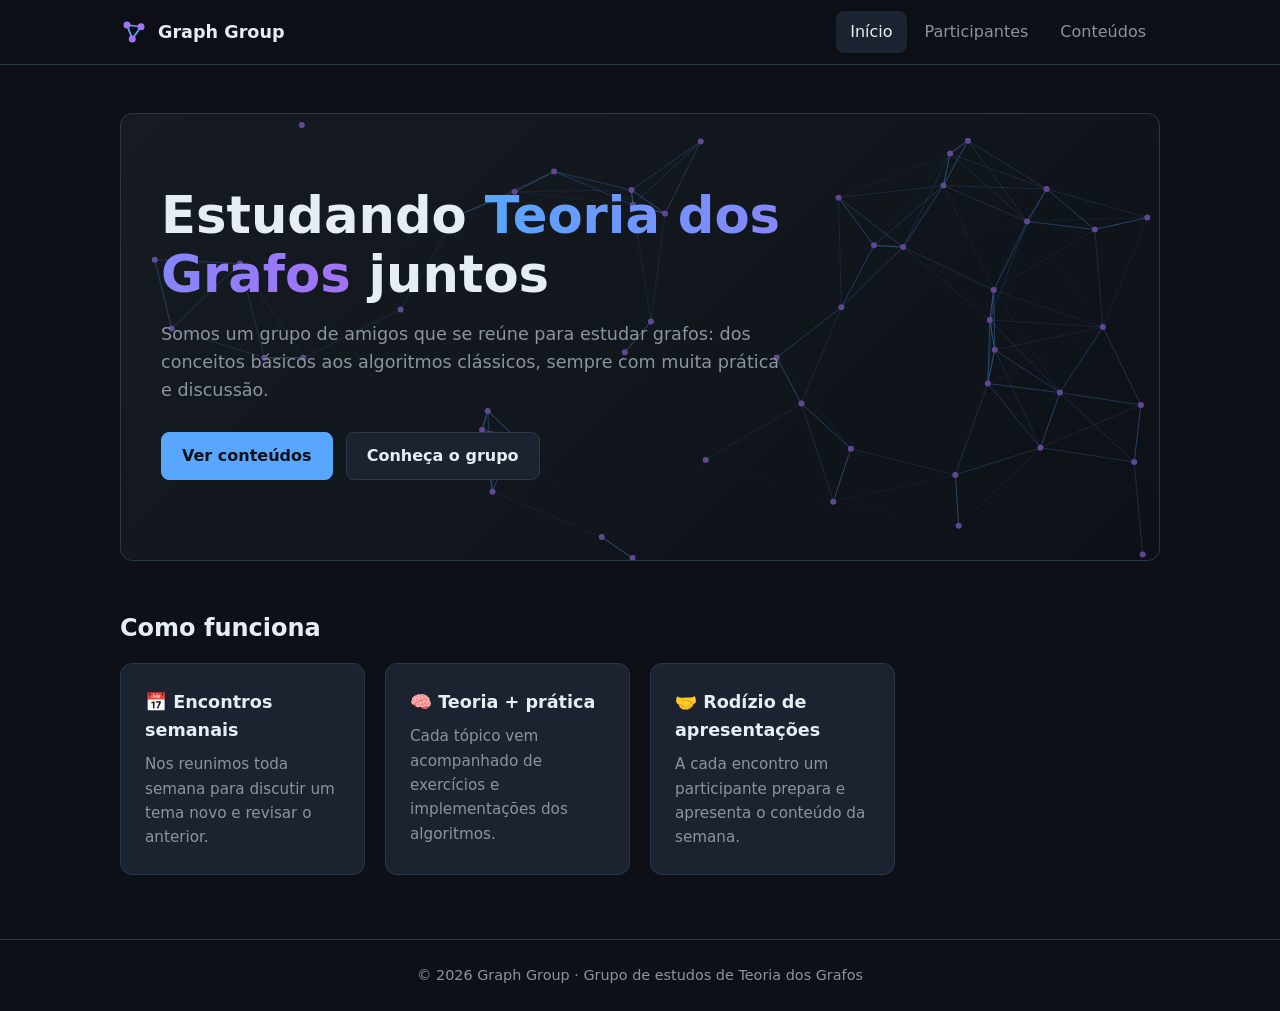
==== index.html @ 53c755f5 "Add static dark-themed site for the graph study group Homepage, participants and contents pages in p" ====
<!DOCTYPE html>
<html lang="pt-BR">
<head>
  <meta charset="UTF-8">
  <meta name="viewport" content="width=device-width, initial-scale=1.0">
  <title>Graph Group · Grupo de Estudos de Grafos</title>
  <meta name="description" content="Grupo de estudos sobre Teoria dos Grafos.">
  <link rel="icon" href="data:image/svg+xml,<svg xmlns='http://www.w3.org/2000/svg' viewBox='0 0 32 32'><line x1='8' y1='8' x2='24' y2='10' stroke='%2358a6ff' stroke-width='2'/><line x1='8' y1='8' x2='14' y2='24' stroke='%2358a6ff' stroke-width='2'/><line x1='24' y1='10' x2='14' y2='24' stroke='%2358a6ff' stroke-width='2'/><circle cx='8' cy='8' r='4' fill='%23a371f7'/><circle cx='24' cy='10' r='4' fill='%23a371f7'/><circle cx='14' cy='24' r='4' fill='%23a371f7'/></svg>">
  <link rel="stylesheet" href="assets/css/style.css">
</head>
<body>
  <header>
    <div class="container nav">
      <a href="index.html" class="logo">
        <svg viewBox="0 0 32 32" aria-hidden="true">
          <line x1="8" y1="8" x2="24" y2="10" stroke="#58a6ff" stroke-width="2"/>
          <line x1="8" y1="8" x2="14" y2="24" stroke="#58a6ff" stroke-width="2"/>
          <line x1="24" y1="10" x2="14" y2="24" stroke="#58a6ff" stroke-width="2"/>
          <circle cx="8" cy="8" r="4" fill="#a371f7"/>
          <circle cx="24" cy="10" r="4" fill="#a371f7"/>
          <circle cx="14" cy="24" r="4" fill="#a371f7"/>
        </svg>
        Graph Group
      </a>
      <nav>
        <ul>
          <li><a href="index.html" class="active">Início</a></li>
          <li><a href="participantes.html">Participantes</a></li>
          <li><a href="conteudos.html">Conteúdos</a></li>
        </ul>
      </nav>
    </div>
  </header>

  <main>
    <div class="container">
      <section class="hero">
        <canvas id="graph-canvas" aria-hidden="true"></canvas>
        <div class="hero-content">
          <h1>Estudando <span class="gradient-text">Teoria dos Grafos</span> juntos</h1>
          <p>
            Somos um grupo de amigos que se reúne para estudar grafos: dos conceitos
            básicos aos algoritmos clássicos, sempre com muita prática e discussão.
          </p>
          <a href="conteudos.html" class="btn btn-primary">Ver conteúdos</a>
          <a href="participantes.html" class="btn">Conheça o grupo</a>
        </div>
      </section>

      <h2 class="section-title">Como funciona</h2>
      <div class="grid">
        <div class="card">
          <h3>📅 Encontros semanais</h3>
          <p>Nos reunimos toda semana para discutir um tema novo e revisar o anterior.</p>
        </div>
        <div class="card">
          <h3>🧠 Teoria + prática</h3>
          <p>Cada tópico vem acompanhado de exercícios e implementações dos algoritmos.</p>
        </div>
        <div class="card">
          <h3>🤝 Rodízio de apresentações</h3>
          <p>A cada encontro um participante prepara e apresenta o conteúdo da semana.</p>
        </div>
      </div>
    </div>
  </main>

  <footer>
    <div class="container">
      © <span class="year"></span> Graph Group · Grupo de estudos de Teoria dos Grafos
    </div>
  </footer>

  <script src="assets/js/main.js"></script>
</body>
</html>
---- assets/css/style.css ----
:root {
  --bg: #0d1117;
  --bg-alt: #161b22;
  --card: #1c2330;
  --border: #2d3748;
  --text: #e6edf3;
  --muted: #8b949e;
  --accent: #58a6ff;
  --accent-2: #a371f7;
  --radius: 12px;
  --max: 1080px;
}

* { box-sizing: border-box; margin: 0; padding: 0; }

html { scroll-behavior: smooth; }

body {
  background: var(--bg);
  color: var(--text);
  font-family: "Inter", system-ui, -apple-system, "Segoe UI", Roboto, sans-serif;
  line-height: 1.6;
  min-height: 100vh;
  display: flex;
  flex-direction: column;
}

a { color: var(--accent); text-decoration: none; }
a:hover { text-decoration: underline; }

.container {
  width: 100%;
  max-width: var(--max);
  margin: 0 auto;
  padding: 0 20px;
}

/* ---------- Header / nav ---------- */
header {
  position: sticky;
  top: 0;
  z-index: 10;
  background: rgba(13, 17, 23, 0.85);
  backdrop-filter: blur(8px);
  border-bottom: 1px solid var(--border);
}

.nav {
  display: flex;
  align-items: center;
  justify-content: space-between;
  gap: 16px;
  height: 64px;
}

.logo {
  display: flex;
  align-items: center;
  gap: 10px;
  font-weight: 700;
  font-size: 1.1rem;
  color: var(--text);
}
.logo:hover { text-decoration: none; }
.logo svg { width: 28px; height: 28px; }

.nav ul {
  list-style: none;
  display: flex;
  gap: 4px;
}

.nav ul a {
  display: block;
  padding: 8px 14px;
  border-radius: 8px;
  color: var(--muted);
  font-weight: 500;
}
.nav ul a:hover { color: var(--text); background: var(--bg-alt); text-decoration: none; }
.nav ul a.active { color: var(--text); background: var(--card); }

/* ---------- Main ---------- */
main { flex: 1; padding: 48px 0 64px; }

.hero {
  position: relative;
  overflow: hidden;
  border: 1px solid var(--border);
  border-radius: var(--radius);
  background: linear-gradient(135deg, var(--bg-alt), var(--bg));
  padding: 72px 40px;
  margin-bottom: 48px;
}

#graph-canvas {
  position: absolute;
  inset: 0;
  width: 100%;
  height: 100%;
  opacity: 0.55;
  pointer-events: none;
}

.hero-content { position: relative; max-width: 620px; }

.hero h1 {
  font-size: clamp(2rem, 5vw, 3.2rem);
  line-height: 1.15;
  margin-bottom: 16px;
}

.gradient-text {
  background: linear-gradient(90deg, var(--accent), var(--accent-2));
  -webkit-background-clip: text;
  background-clip: text;
  color: transparent;
}

.hero p { color: var(--muted); font-size: 1.1rem; margin-bottom: 28px; }

.btn {
  display: inline-block;
  padding: 10px 20px;
  border-radius: 8px;
  font-weight: 600;
  border: 1px solid var(--border);
  color: var(--text);
  background: var(--card);
  margin: 0 8px 8px 0;
}
.btn:hover { text-decoration: none; border-color: var(--accent); }
.btn-primary { background: var(--accent); border-color: var(--accent); color: #0d1117; }
.btn-primary:hover { filter: brightness(1.1); }

.page-title { font-size: 2rem; margin-bottom: 8px; }
.page-subtitle { color: var(--muted); margin-bottom: 36px; }

h2.section-title { font-size: 1.5rem; margin: 40px 0 16px; }

/* ---------- Cards ---------- */
.grid {
  display: grid;
  gap: 20px;
  grid-template-columns: repeat(auto-fill, minmax(240px, 1fr));
}

.card {
  background: var(--card);
  border: 1px solid var(--border);
  border-radius: var(--radius);
  padding: 24px;
  transition: transform 0.15s ease, border-color 0.15s ease;
}
.card:hover { transform: translateY(-2px); border-color: var(--accent); }
.card h3 { font-size: 1.1rem; margin-bottom: 8px; }
.card p { color: var(--muted); font-size: 0.95rem; }

/* Participants */
.member { text-align: center; }
.avatar {
  width: 80px;
  height: 80px;
  margin: 0 auto 16px;
  border-radius: 50%;
  display: grid;
  place-items: center;
  font-size: 1.6rem;
  font-weight: 700;
  color: #0d1117;
  background: linear-gradient(135deg, var(--accent), var(--accent-2));
}
.member .role { color: var(--accent); font-size: 0.85rem; margin-bottom: 8px; }
.member .links { margin-top: 12px; font-size: 0.9rem; }
.member .links a { margin: 0 6px; }

/* Contents */
.topic { display: flex; flex-direction: column; }
.topic .meta {
  display: flex;
  justify-content: space-between;
  align-items: center;
  margin-bottom: 10px;
}
.tag {
  font-size: 0.75rem;
  padding: 2px 10px;
  border-radius: 999px;
  border: 1px solid var(--border);
  color: var(--muted);
}
.tag.done { color: #3fb950; border-color: #238636; }
.tag.current { color: var(--accent); border-color: var(--accent); }
.topic .num { color: var(--muted); font-size: 0.85rem; font-family: ui-monospace, monospace; }
.topic ul { margin: 12px 0 0 18px; color: var(--muted); font-size: 0.9rem; }

.resources { list-style: none; }
.resources li {
  background: var(--card);
  border: 1px solid var(--border);
  border-radius: var(--radius);
  padding: 14px 18px;
  margin-bottom: 10px;
}
.resources li span { color: var(--muted); font-size: 0.9rem; }

/* ---------- Footer ---------- */
footer {
  border-top: 1px solid var(--border);
  padding: 24px 0;
  color: var(--muted);
  font-size: 0.9rem;
  text-align: center;
}

/* ---------- Responsive ---------- */
@media (max-width: 640px) {
  .nav { flex-direction: column; height: auto; padding: 12px 0; }
  .nav ul a { padding: 6px 10px; font-size: 0.95rem; }
  .hero { padding: 48px 24px; }
  main { padding-top: 32px; }
}
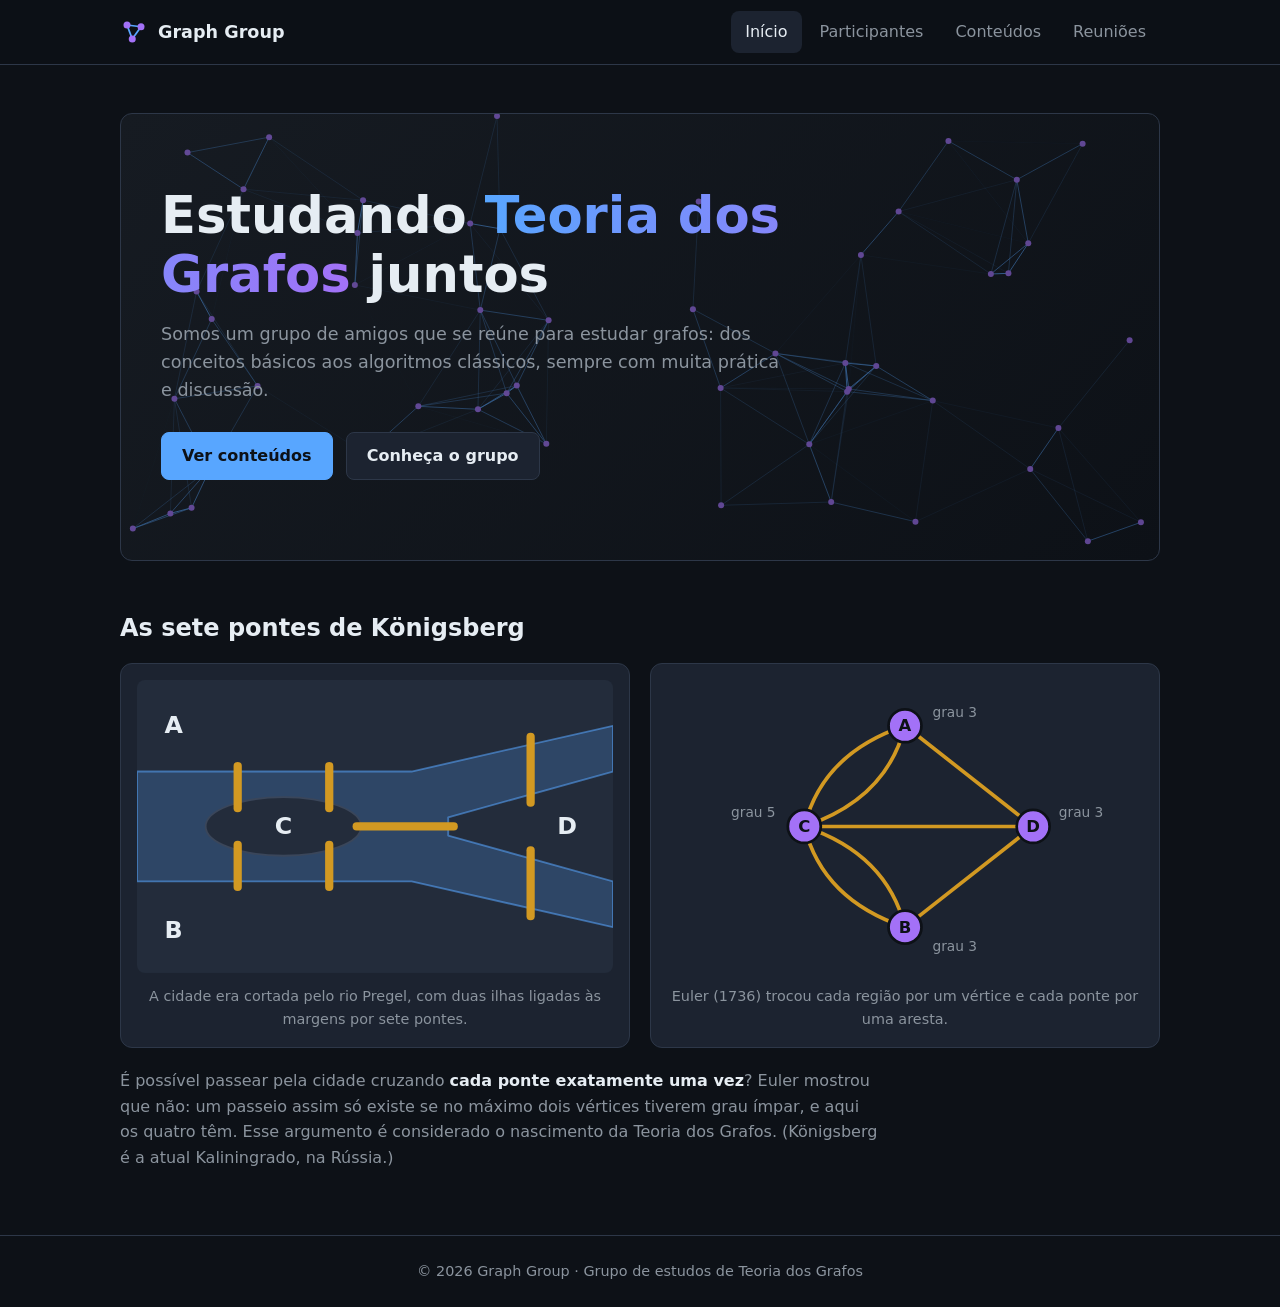
==== commit 49207683: "Add meetings page, real references and Königsberg bridges illustration - New reunioes.html with the " ====
--- a/index.html
+++ b/index.html
@@ -27,6 +27,7 @@
           <li><a href="index.html" class="active">Início</a></li>
           <li><a href="participantes.html">Participantes</a></li>
           <li><a href="conteudos.html">Conteúdos</a></li>
+          <li><a href="reunioes.html">Reuniões</a></li>
         </ul>
       </nav>
     </div>
@@ -47,21 +48,67 @@
         </div>
       </section>
 
-      <h2 class="section-title">Como funciona</h2>
-      <div class="grid">
-        <div class="card">
-          <h3>📅 Encontros semanais</h3>
-          <p>Nos reunimos toda semana para discutir um tema novo e revisar o anterior.</p>
-        </div>
-        <div class="card">
-          <h3>🧠 Teoria + prática</h3>
-          <p>Cada tópico vem acompanhado de exercícios e implementações dos algoritmos.</p>
-        </div>
-        <div class="card">
-          <h3>🤝 Rodízio de apresentações</h3>
-          <p>A cada encontro um participante prepara e apresenta o conteúdo da semana.</p>
-        </div>
+      <h2 class="section-title">As sete pontes de Königsberg</h2>
+      <div class="bridges">
+        <figure class="card bridges-fig">
+          <svg viewBox="0 0 520 320" role="img" aria-labelledby="map-title">
+            <title id="map-title">Mapa esquemático de Königsberg: o rio Pregel, duas ilhas e sete pontes</title>
+            <rect class="land" width="520" height="320"/>
+            <polygon class="water" points="0,100 300,100 520,50 520,100 340,150 340,170 520,220 520,270 300,220 0,220"/>
+            <ellipse class="land island" cx="160" cy="160" rx="85" ry="32"/>
+            <g class="bridge">
+              <line x1="110" y1="94" x2="110" y2="140"/>
+              <line x1="210" y1="94" x2="210" y2="140"/>
+              <line x1="110" y1="180" x2="110" y2="226"/>
+              <line x1="210" y1="180" x2="210" y2="226"/>
+              <line x1="240" y1="160" x2="346" y2="160"/>
+              <line x1="430" y1="62" x2="430" y2="134"/>
+              <line x1="430" y1="186" x2="430" y2="258"/>
+            </g>
+            <g class="region">
+              <text x="40" y="58">A</text>
+              <text x="40" y="282">B</text>
+              <text x="160" y="168">C</text>
+              <text x="470" y="168">D</text>
+            </g>
+          </svg>
+          <figcaption>A cidade era cortada pelo rio Pregel, com duas ilhas ligadas às margens por sete pontes.</figcaption>
+        </figure>
+
+        <figure class="card bridges-fig">
+          <svg viewBox="0 0 520 320" role="img" aria-labelledby="graph-title">
+            <title id="graph-title">O grafo de Euler: quatro vértices A, B, C, D e sete arestas</title>
+            <g class="edge">
+              <path d="M260 50 Q170 80 150 160"/>
+              <path d="M260 50 Q240 130 150 160"/>
+              <path d="M260 270 Q170 240 150 160"/>
+              <path d="M260 270 Q240 190 150 160"/>
+              <path d="M150 160 L400 160"/>
+              <path d="M260 50 L400 160"/>
+              <path d="M260 270 L400 160"/>
+            </g>
+            <g class="vertex">
+              <circle cx="260" cy="50" r="18"/><text x="260" y="56">A</text>
+              <circle cx="260" cy="270" r="18"/><text x="260" y="276">B</text>
+              <circle cx="150" cy="160" r="18"/><text x="150" y="166">C</text>
+              <circle cx="400" cy="160" r="18"/><text x="400" y="166">D</text>
+            </g>
+            <g class="degree">
+              <text x="290" y="40">grau 3</text>
+              <text x="290" y="296">grau 3</text>
+              <text x="70" y="150">grau 5</text>
+              <text x="428" y="150">grau 3</text>
+            </g>
+          </svg>
+          <figcaption>Euler (1736) trocou cada região por um vértice e cada ponte por uma aresta.</figcaption>
+        </figure>
       </div>
+      <p class="bridges-text">
+        É possível passear pela cidade cruzando <strong>cada ponte exatamente uma vez</strong>?
+        Euler mostrou que não: um passeio assim só existe se no máximo dois vértices tiverem
+        grau ímpar, e aqui os quatro têm. Esse argumento é considerado o nascimento da
+        Teoria dos Grafos. (Königsberg é a atual Kaliningrado, na Rússia.)
+      </p>
     </div>
   </main>
 
--- a/assets/css/style.css
+++ b/assets/css/style.css
@@ -216,7 +216,33 @@
 /* ---------- Responsive ---------- */
 @media (max-width: 640px) {
   .nav { flex-direction: column; height: auto; padding: 12px 0; }
-  .nav ul a { padding: 6px 10px; font-size: 0.95rem; }
+  .nav ul { flex-wrap: wrap; justify-content: center; }
+  .nav ul a { padding: 6px 8px; font-size: 0.9rem; }
   .hero { padding: 48px 24px; }
   main { padding-top: 32px; }
 }
+
+/* ---------- Pontes de Königsberg ---------- */
+.bridges {
+  display: grid;
+  gap: 20px;
+  grid-template-columns: repeat(auto-fit, minmax(280px, 1fr));
+}
+.bridges-fig { padding: 16px; }
+.bridges-fig:hover { transform: none; }
+.bridges-fig svg { display: block; width: 100%; height: auto; border-radius: 8px; }
+.bridges-fig figcaption { color: var(--muted); font-size: 0.9rem; margin-top: 12px; text-align: center; }
+
+.bridges .land { fill: #232c3b; }
+.bridges .island { stroke: #3a465a; stroke-width: 2; }
+.bridges .water { fill: rgba(88, 166, 255, 0.22); stroke: rgba(88, 166, 255, 0.55); stroke-width: 2; stroke-linejoin: round; }
+.bridges .bridge line { stroke: #d29922; stroke-width: 9; stroke-linecap: round; }
+.bridges .region text { fill: var(--text); font-size: 26px; font-weight: 700; text-anchor: middle; }
+
+.bridges .edge path { fill: none; stroke: #d29922; stroke-width: 4; stroke-linecap: round; }
+.bridges .vertex circle { fill: var(--accent-2); stroke: var(--bg); stroke-width: 3; }
+.bridges .vertex text { fill: #0d1117; font-size: 18px; font-weight: 700; text-anchor: middle; }
+.bridges .degree text { fill: var(--muted); font-size: 15px; }
+
+.bridges-text { color: var(--muted); margin-top: 20px; max-width: 760px; }
+.bridges-text strong { color: var(--text); }
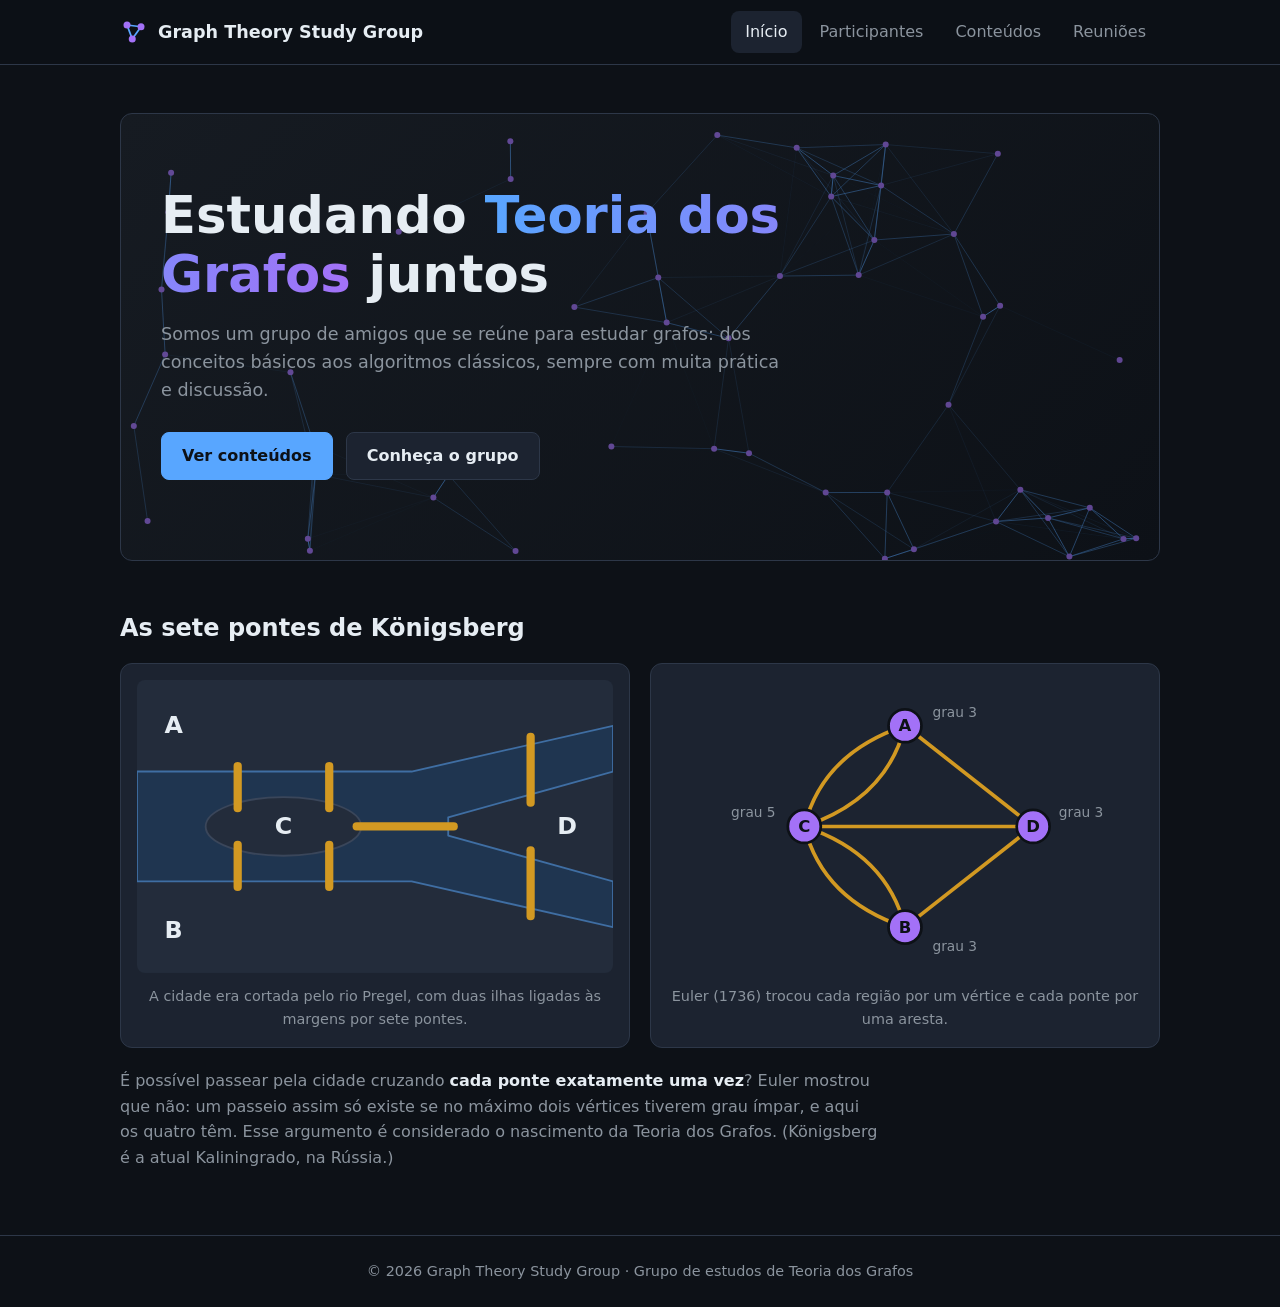
==== commit b31d9d02: "Rename to Graph Theory Study Group, link reference PDFs, fix bridges figure - Bridges SVG carries it" ====
--- a/index.html
+++ b/index.html
@@ -3,10 +3,10 @@
 <head>
   <meta charset="UTF-8">
   <meta name="viewport" content="width=device-width, initial-scale=1.0">
-  <title>Graph Group · Grupo de Estudos de Grafos</title>
+  <title>Graph Theory Study Group · Grupo de Estudos de Grafos</title>
   <meta name="description" content="Grupo de estudos sobre Teoria dos Grafos.">
   <link rel="icon" href="data:image/svg+xml,<svg xmlns='http://www.w3.org/2000/svg' viewBox='0 0 32 32'><line x1='8' y1='8' x2='24' y2='10' stroke='%2358a6ff' stroke-width='2'/><line x1='8' y1='8' x2='14' y2='24' stroke='%2358a6ff' stroke-width='2'/><line x1='24' y1='10' x2='14' y2='24' stroke='%2358a6ff' stroke-width='2'/><circle cx='8' cy='8' r='4' fill='%23a371f7'/><circle cx='24' cy='10' r='4' fill='%23a371f7'/><circle cx='14' cy='24' r='4' fill='%23a371f7'/></svg>">
-  <link rel="stylesheet" href="assets/css/style.css">
+  <link rel="stylesheet" href="assets/css/style.css?v=2">
 </head>
 <body>
   <header>
@@ -20,7 +20,7 @@
           <circle cx="24" cy="10" r="4" fill="#a371f7"/>
           <circle cx="14" cy="24" r="4" fill="#a371f7"/>
         </svg>
-        Graph Group
+        Graph Theory Study Group
       </a>
       <nav>
         <ul>
@@ -53,10 +53,10 @@
         <figure class="card bridges-fig">
           <svg viewBox="0 0 520 320" role="img" aria-labelledby="map-title">
             <title id="map-title">Mapa esquemático de Königsberg: o rio Pregel, duas ilhas e sete pontes</title>
-            <rect class="land" width="520" height="320"/>
-            <polygon class="water" points="0,100 300,100 520,50 520,100 340,150 340,170 520,220 520,270 300,220 0,220"/>
-            <ellipse class="land island" cx="160" cy="160" rx="85" ry="32"/>
-            <g class="bridge">
+            <rect width="520" height="320" fill="#232c3b"/>
+            <polygon fill="#1f3550" stroke="#3f6ea3" stroke-width="2" stroke-linejoin="round" points="0,100 300,100 520,50 520,100 340,150 340,170 520,220 520,270 300,220 0,220"/>
+            <ellipse cx="160" cy="160" rx="85" ry="32" fill="#232c3b" stroke="#3a465a" stroke-width="2"/>
+            <g stroke="#d29922" stroke-width="9" stroke-linecap="round">
               <line x1="110" y1="94" x2="110" y2="140"/>
               <line x1="210" y1="94" x2="210" y2="140"/>
               <line x1="110" y1="180" x2="110" y2="226"/>
@@ -65,7 +65,7 @@
               <line x1="430" y1="62" x2="430" y2="134"/>
               <line x1="430" y1="186" x2="430" y2="258"/>
             </g>
-            <g class="region">
+            <g fill="#e6edf3" font-size="26" font-weight="700" text-anchor="middle" font-family="system-ui, sans-serif">
               <text x="40" y="58">A</text>
               <text x="40" y="282">B</text>
               <text x="160" y="168">C</text>
@@ -78,7 +78,7 @@
         <figure class="card bridges-fig">
           <svg viewBox="0 0 520 320" role="img" aria-labelledby="graph-title">
             <title id="graph-title">O grafo de Euler: quatro vértices A, B, C, D e sete arestas</title>
-            <g class="edge">
+            <g fill="none" stroke="#d29922" stroke-width="4" stroke-linecap="round">
               <path d="M260 50 Q170 80 150 160"/>
               <path d="M260 50 Q240 130 150 160"/>
               <path d="M260 270 Q170 240 150 160"/>
@@ -87,13 +87,13 @@
               <path d="M260 50 L400 160"/>
               <path d="M260 270 L400 160"/>
             </g>
-            <g class="vertex">
-              <circle cx="260" cy="50" r="18"/><text x="260" y="56">A</text>
-              <circle cx="260" cy="270" r="18"/><text x="260" y="276">B</text>
-              <circle cx="150" cy="160" r="18"/><text x="150" y="166">C</text>
-              <circle cx="400" cy="160" r="18"/><text x="400" y="166">D</text>
+            <g font-size="18" font-weight="700" text-anchor="middle" font-family="system-ui, sans-serif">
+              <circle cx="260" cy="50" r="18" fill="#a371f7" stroke="#0d1117" stroke-width="3"/><text fill="#0d1117" x="260" y="56">A</text>
+              <circle cx="260" cy="270" r="18" fill="#a371f7" stroke="#0d1117" stroke-width="3"/><text fill="#0d1117" x="260" y="276">B</text>
+              <circle cx="150" cy="160" r="18" fill="#a371f7" stroke="#0d1117" stroke-width="3"/><text fill="#0d1117" x="150" y="166">C</text>
+              <circle cx="400" cy="160" r="18" fill="#a371f7" stroke="#0d1117" stroke-width="3"/><text fill="#0d1117" x="400" y="166">D</text>
             </g>
-            <g class="degree">
+            <g fill="#8b949e" font-size="15" font-family="system-ui, sans-serif">
               <text x="290" y="40">grau 3</text>
               <text x="290" y="296">grau 3</text>
               <text x="70" y="150">grau 5</text>
@@ -114,10 +114,10 @@
 
   <footer>
     <div class="container">
-      © <span class="year"></span> Graph Group · Grupo de estudos de Teoria dos Grafos
+      © <span class="year"></span> Graph Theory Study Group · Grupo de estudos de Teoria dos Grafos
     </div>
   </footer>
 
-  <script src="assets/js/main.js"></script>
+  <script src="assets/js/main.js?v=2"></script>
 </body>
 </html>
--- a/assets/css/style.css
+++ b/assets/css/style.css
@@ -223,6 +223,7 @@
 }
 
 /* ---------- Pontes de Königsberg ---------- */
+/* As cores do desenho ficam como atributos no próprio SVG (index.html). */
 .bridges {
   display: grid;
   gap: 20px;
@@ -233,16 +234,5 @@
 .bridges-fig svg { display: block; width: 100%; height: auto; border-radius: 8px; }
 .bridges-fig figcaption { color: var(--muted); font-size: 0.9rem; margin-top: 12px; text-align: center; }
 
-.bridges .land { fill: #232c3b; }
-.bridges .island { stroke: #3a465a; stroke-width: 2; }
-.bridges .water { fill: rgba(88, 166, 255, 0.22); stroke: rgba(88, 166, 255, 0.55); stroke-width: 2; stroke-linejoin: round; }
-.bridges .bridge line { stroke: #d29922; stroke-width: 9; stroke-linecap: round; }
-.bridges .region text { fill: var(--text); font-size: 26px; font-weight: 700; text-anchor: middle; }
-
-.bridges .edge path { fill: none; stroke: #d29922; stroke-width: 4; stroke-linecap: round; }
-.bridges .vertex circle { fill: var(--accent-2); stroke: var(--bg); stroke-width: 3; }
-.bridges .vertex text { fill: #0d1117; font-size: 18px; font-weight: 700; text-anchor: middle; }
-.bridges .degree text { fill: var(--muted); font-size: 15px; }
-
 .bridges-text { color: var(--muted); margin-top: 20px; max-width: 760px; }
 .bridges-text strong { color: var(--text); }
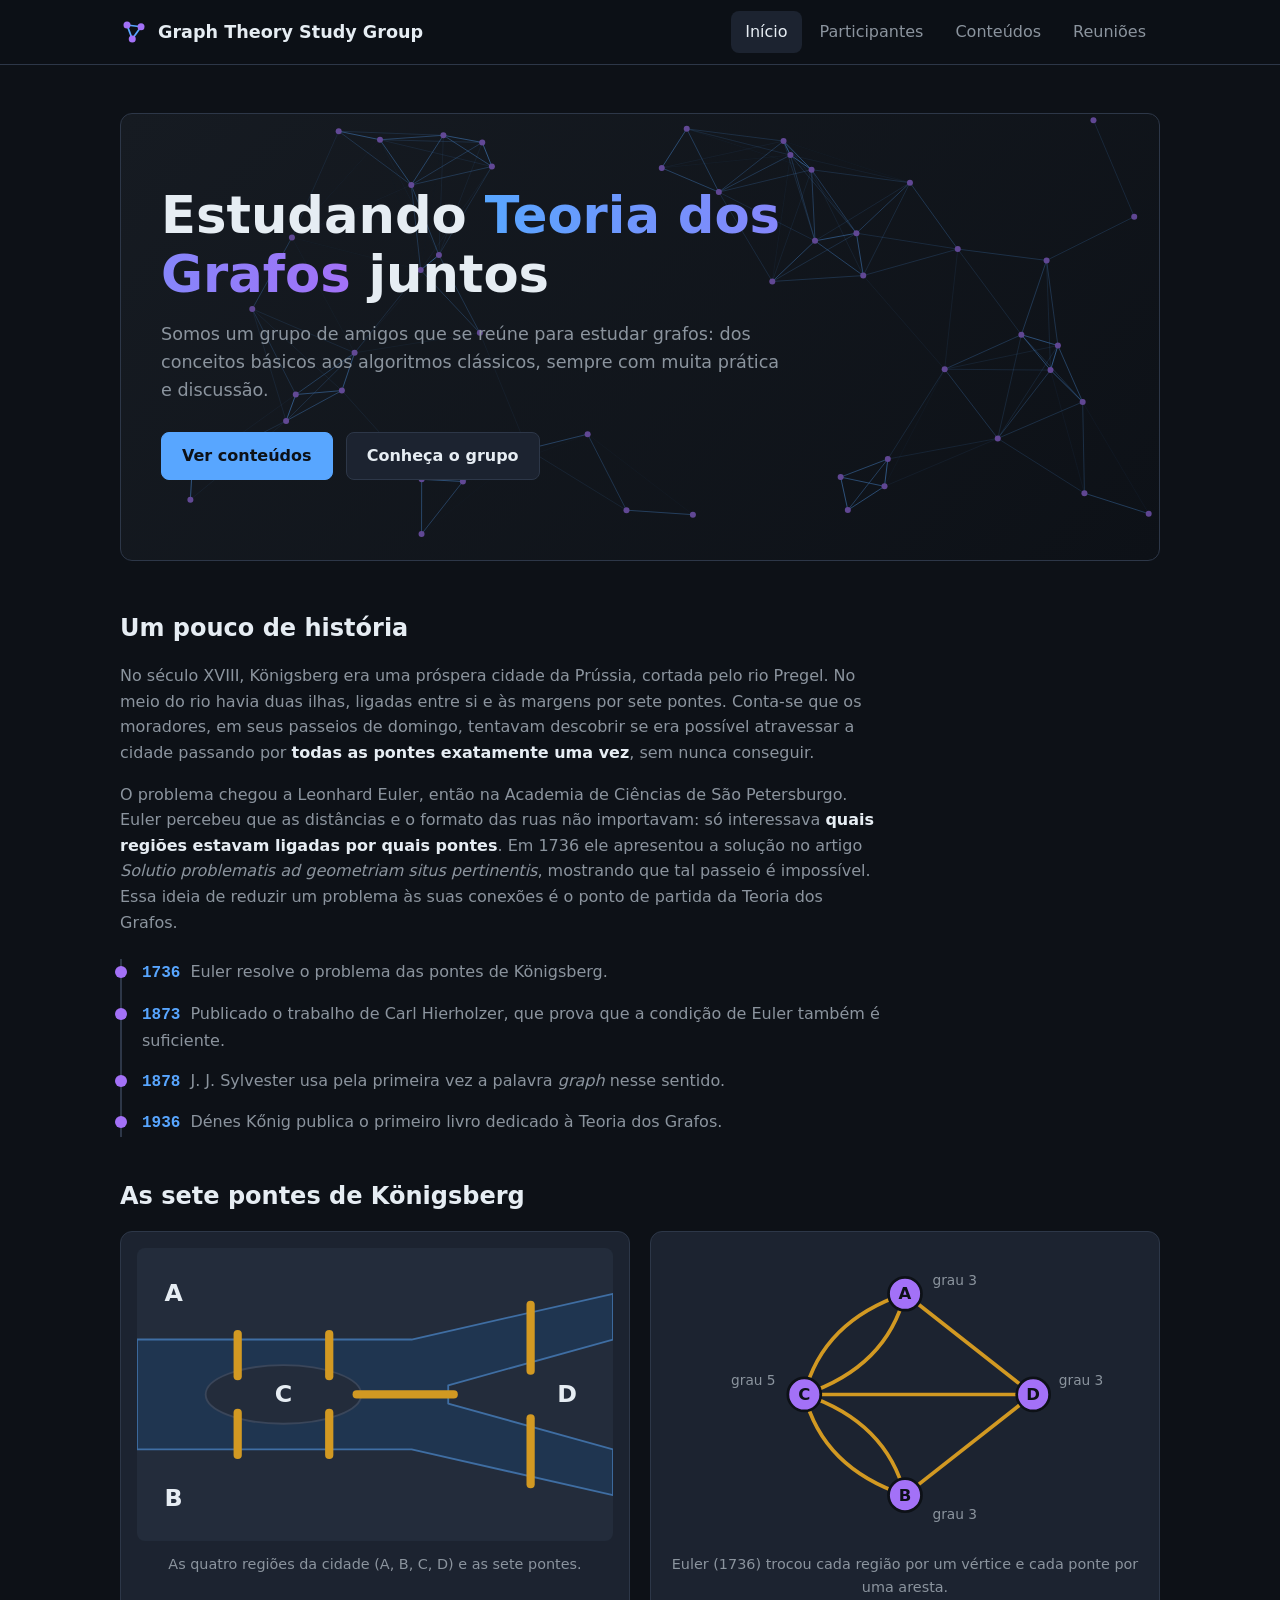
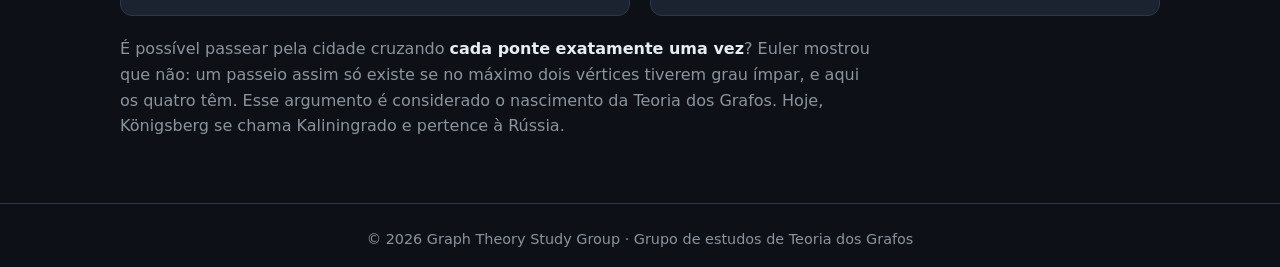
==== commit 527de5fb: "Add historical context to the homepage Short history of the Königsberg bridges problem and a timelin" ====
--- a/index.html
+++ b/index.html
@@ -6,7 +6,7 @@
   <title>Graph Theory Study Group · Grupo de Estudos de Grafos</title>
   <meta name="description" content="Grupo de estudos sobre Teoria dos Grafos.">
   <link rel="icon" href="data:image/svg+xml,<svg xmlns='http://www.w3.org/2000/svg' viewBox='0 0 32 32'><line x1='8' y1='8' x2='24' y2='10' stroke='%2358a6ff' stroke-width='2'/><line x1='8' y1='8' x2='14' y2='24' stroke='%2358a6ff' stroke-width='2'/><line x1='24' y1='10' x2='14' y2='24' stroke='%2358a6ff' stroke-width='2'/><circle cx='8' cy='8' r='4' fill='%23a371f7'/><circle cx='24' cy='10' r='4' fill='%23a371f7'/><circle cx='14' cy='24' r='4' fill='%23a371f7'/></svg>">
-  <link rel="stylesheet" href="assets/css/style.css?v=2">
+  <link rel="stylesheet" href="assets/css/style.css?v=3">
 </head>
 <body>
   <header>
@@ -48,6 +48,31 @@
         </div>
       </section>
 
+      <h2 class="section-title">Um pouco de história</h2>
+      <div class="history">
+        <p>
+          No século XVIII, Königsberg era uma próspera cidade da Prússia, cortada pelo rio Pregel.
+          No meio do rio havia duas ilhas, ligadas entre si e às margens por sete pontes. Conta-se
+          que os moradores, em seus passeios de domingo, tentavam descobrir se era possível
+          atravessar a cidade passando por <strong>todas as pontes exatamente uma vez</strong>,
+          sem nunca conseguir.
+        </p>
+        <p>
+          O problema chegou a Leonhard Euler, então na Academia de Ciências de São Petersburgo.
+          Euler percebeu que as distâncias e o formato das ruas não importavam: só interessava
+          <strong>quais regiões estavam ligadas por quais pontes</strong>. Em 1736 ele apresentou a
+          solução no artigo <em>Solutio problematis ad geometriam situs pertinentis</em>, mostrando
+          que tal passeio é impossível. Essa ideia de reduzir um problema às suas conexões é o
+          ponto de partida da Teoria dos Grafos.
+        </p>
+        <ol class="timeline">
+          <li><span class="year-tag">1736</span>Euler resolve o problema das pontes de Königsberg.</li>
+          <li><span class="year-tag">1873</span>Publicado o trabalho de Carl Hierholzer, que prova que a condição de Euler também é suficiente.</li>
+          <li><span class="year-tag">1878</span>J. J. Sylvester usa pela primeira vez a palavra <em>graph</em> nesse sentido.</li>
+          <li><span class="year-tag">1936</span>Dénes Kőnig publica o primeiro livro dedicado à Teoria dos Grafos.</li>
+        </ol>
+      </div>
+
       <h2 class="section-title">As sete pontes de Königsberg</h2>
       <div class="bridges">
         <figure class="card bridges-fig">
@@ -72,7 +97,7 @@
               <text x="470" y="168">D</text>
             </g>
           </svg>
-          <figcaption>A cidade era cortada pelo rio Pregel, com duas ilhas ligadas às margens por sete pontes.</figcaption>
+          <figcaption>As quatro regiões da cidade (A, B, C, D) e as sete pontes.</figcaption>
         </figure>
 
         <figure class="card bridges-fig">
@@ -107,7 +132,7 @@
         É possível passear pela cidade cruzando <strong>cada ponte exatamente uma vez</strong>?
         Euler mostrou que não: um passeio assim só existe se no máximo dois vértices tiverem
         grau ímpar, e aqui os quatro têm. Esse argumento é considerado o nascimento da
-        Teoria dos Grafos. (Königsberg é a atual Kaliningrado, na Rússia.)
+        Teoria dos Grafos. Hoje, Königsberg se chama Kaliningrado e pertence à Rússia.
       </p>
     </div>
   </main>
@@ -118,6 +143,6 @@
     </div>
   </footer>
 
-  <script src="assets/js/main.js?v=2"></script>
+  <script src="assets/js/main.js?v=3"></script>
 </body>
 </html>
--- a/assets/css/style.css
+++ b/assets/css/style.css
@@ -236,3 +236,21 @@
 
 .bridges-text { color: var(--muted); margin-top: 20px; max-width: 760px; }
 .bridges-text strong { color: var(--text); }
+
+/* ---------- História ---------- */
+.history { max-width: 760px; color: var(--muted); }
+.history p { margin-bottom: 16px; }
+.history strong { color: var(--text); }
+.timeline { list-style: none; margin: 24px 0 0; border-left: 2px solid var(--border); padding-left: 20px; }
+.timeline li { position: relative; margin-bottom: 14px; }
+.timeline li::before {
+  content: "";
+  position: absolute;
+  left: -27px;
+  top: 7px;
+  width: 12px;
+  height: 12px;
+  border-radius: 50%;
+  background: var(--accent-2);
+}
+.year-tag { color: var(--accent); font-weight: 700; font-family: ui-monospace, monospace; margin-right: 10px; }
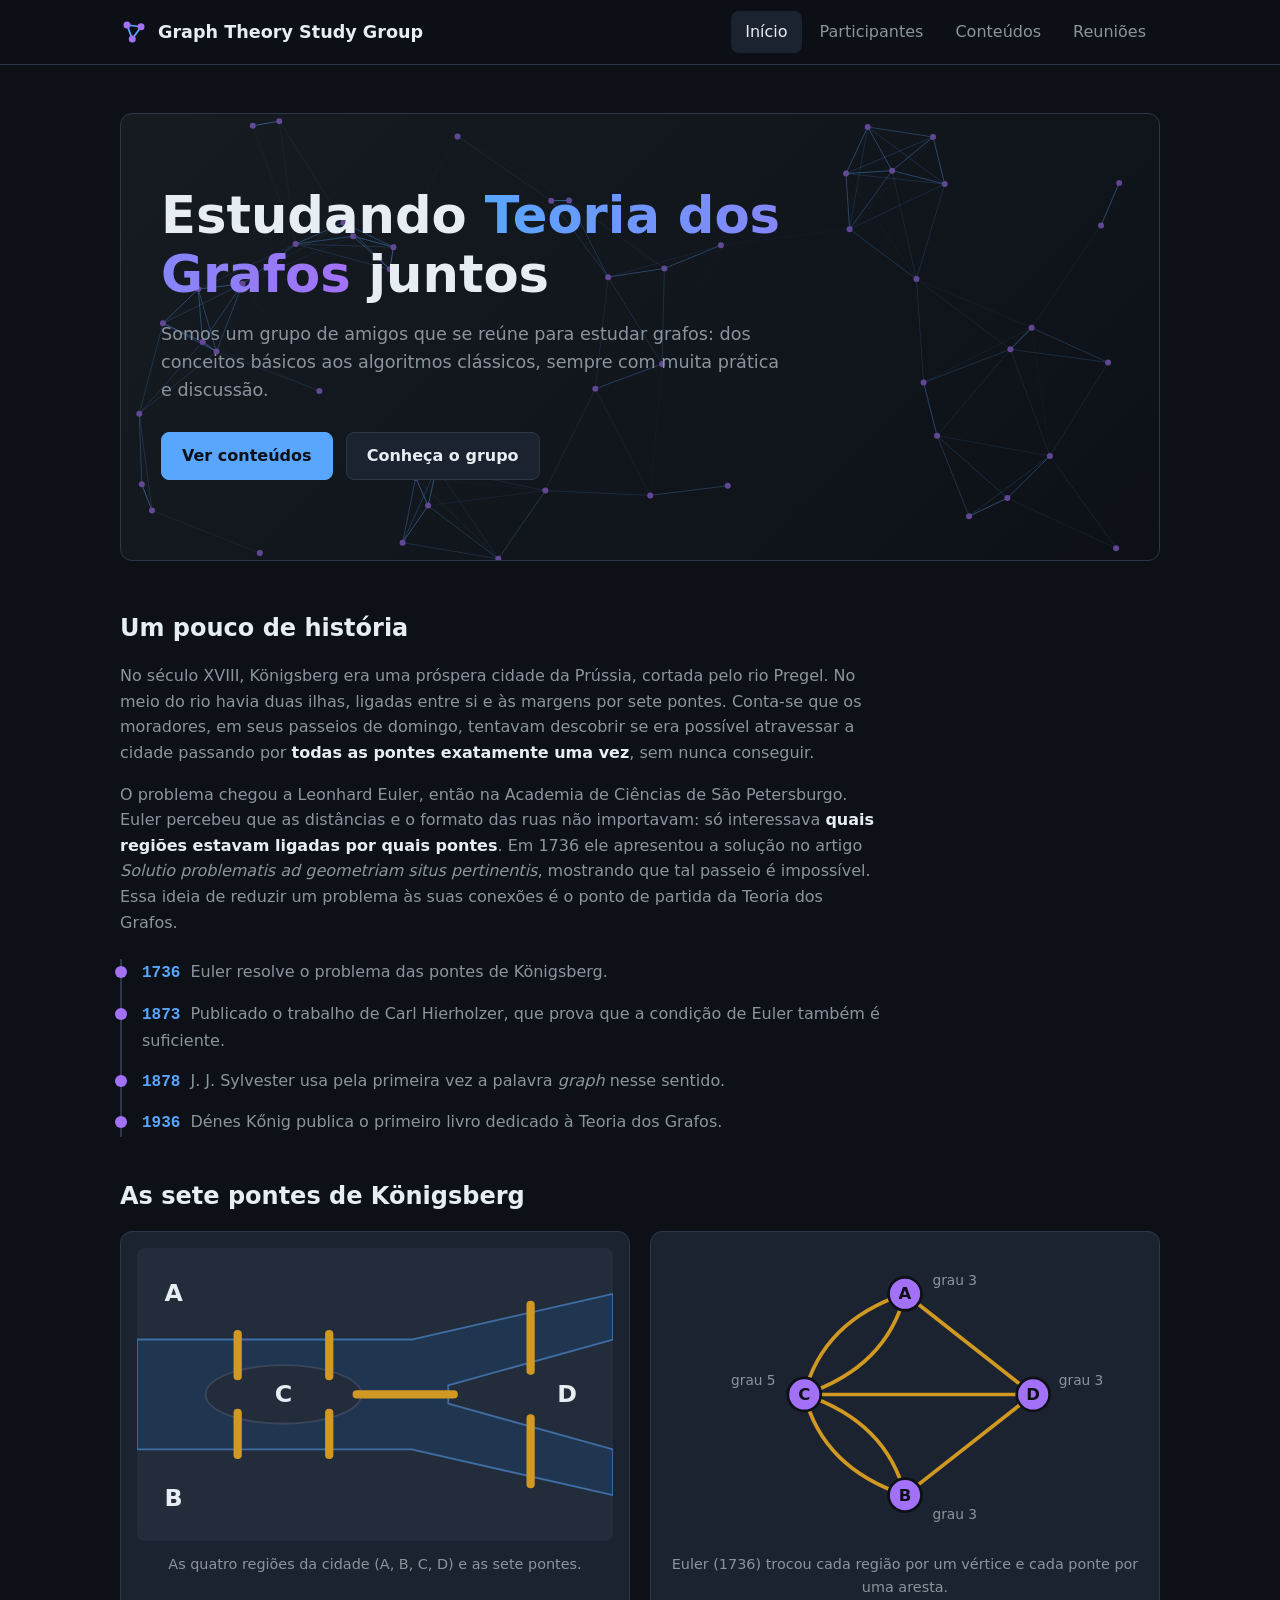
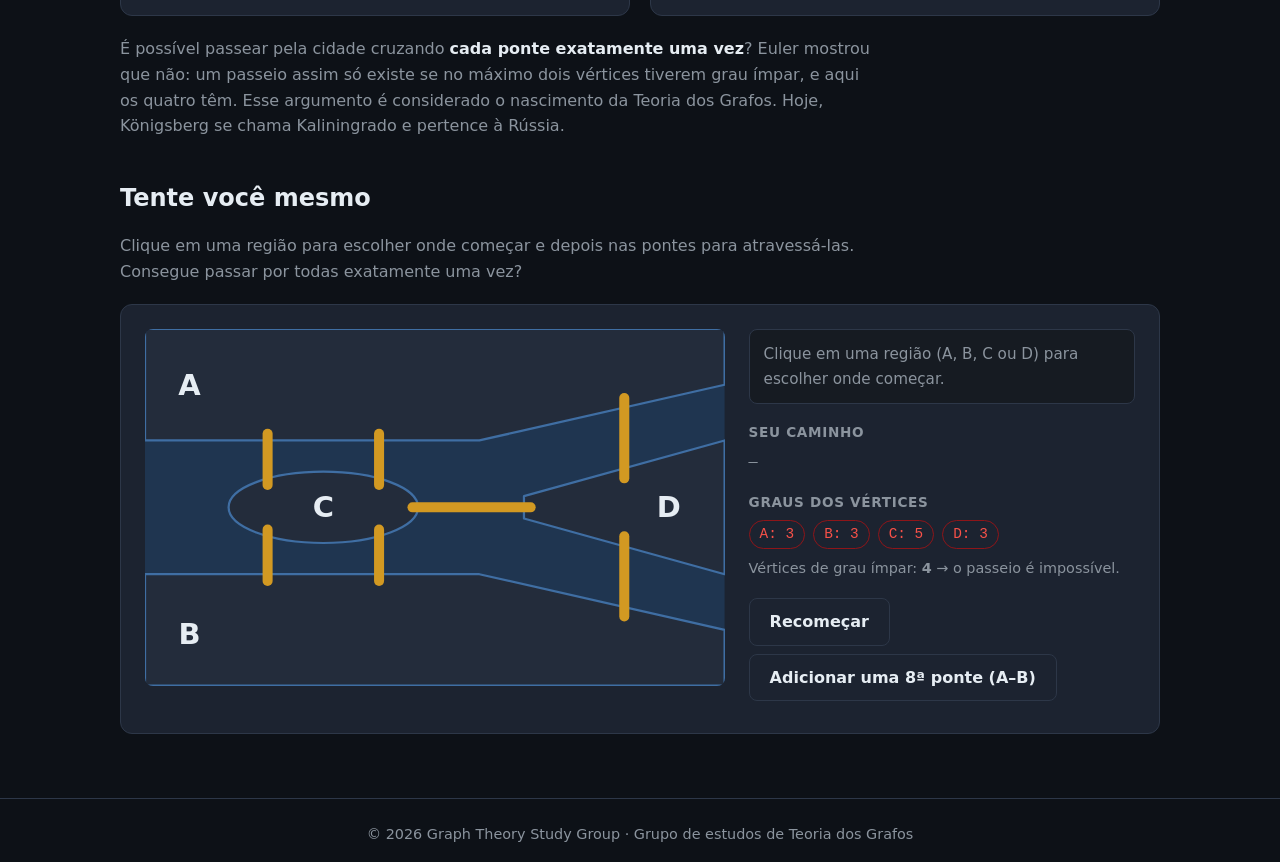
==== commit 71777ea5: "Add interactive Königsberg bridges game to the homepage Visitors pick a starting region and click br" ====
--- a/index.html
+++ b/index.html
@@ -6,7 +6,7 @@
   <title>Graph Theory Study Group · Grupo de Estudos de Grafos</title>
   <meta name="description" content="Grupo de estudos sobre Teoria dos Grafos.">
   <link rel="icon" href="data:image/svg+xml,<svg xmlns='http://www.w3.org/2000/svg' viewBox='0 0 32 32'><line x1='8' y1='8' x2='24' y2='10' stroke='%2358a6ff' stroke-width='2'/><line x1='8' y1='8' x2='14' y2='24' stroke='%2358a6ff' stroke-width='2'/><line x1='24' y1='10' x2='14' y2='24' stroke='%2358a6ff' stroke-width='2'/><circle cx='8' cy='8' r='4' fill='%23a371f7'/><circle cx='24' cy='10' r='4' fill='%23a371f7'/><circle cx='14' cy='24' r='4' fill='%23a371f7'/></svg>">
-  <link rel="stylesheet" href="assets/css/style.css?v=3">
+  <link rel="stylesheet" href="assets/css/style.css?v=4">
 </head>
 <body>
   <header>
@@ -134,6 +134,30 @@
         grau ímpar, e aqui os quatro têm. Esse argumento é considerado o nascimento da
         Teoria dos Grafos. Hoje, Königsberg se chama Kaliningrado e pertence à Rússia.
       </p>
+
+      <h2 class="section-title">Tente você mesmo</h2>
+      <p class="bridges-text game-intro">
+        Clique em uma região para escolher onde começar e depois nas pontes para atravessá-las.
+        Consegue passar por todas exatamente uma vez?
+      </p>
+      <div class="card game">
+        <svg id="bridge-game" viewBox="0 0 520 320" role="img" aria-label="Mapa interativo das pontes de Königsberg"></svg>
+        <div class="game-panel">
+          <p id="game-status" class="game-status" aria-live="polite"></p>
+          <div class="game-block">
+            <h3>Seu caminho</h3>
+            <p id="game-path" class="game-path">—</p>
+          </div>
+          <div class="game-block">
+            <h3>Graus dos vértices</h3>
+            <div id="game-degrees" class="game-degrees"></div>
+          </div>
+          <div class="game-actions">
+            <button id="game-reset" class="btn" type="button">Recomeçar</button>
+            <button id="game-extra" class="btn" type="button" aria-pressed="false">Adicionar uma 8ª ponte (A–B)</button>
+          </div>
+        </div>
+      </div>
     </div>
   </main>
 
@@ -143,6 +167,7 @@
     </div>
   </footer>
 
-  <script src="assets/js/main.js?v=3"></script>
+  <script src="assets/js/main.js?v=4"></script>
+  <script src="assets/js/bridges.js?v=4"></script>
 </body>
 </html>
--- a/assets/css/style.css
+++ b/assets/css/style.css
@@ -254,3 +254,56 @@
   background: var(--accent-2);
 }
 .year-tag { color: var(--accent); font-weight: 700; font-family: ui-monospace, monospace; margin-right: 10px; }
+
+/* ---------- Jogo das pontes ---------- */
+.game-intro { margin: 0 0 20px; }
+.game {
+  display: grid;
+  gap: 24px;
+  grid-template-columns: minmax(0, 3fr) minmax(240px, 2fr);
+  align-items: start;
+}
+.game:hover { transform: none; }
+#bridge-game { display: block; width: 100%; height: auto; border-radius: 8px; user-select: none; }
+.game-region { cursor: pointer; transition: fill 0.15s; }
+.game-region:hover, .game-region.is-current { fill: #2b3647; }
+.game-bridge { cursor: pointer; outline: none; }
+.game-bridge.is-used { cursor: not-allowed; }
+.game-bridge.is-available line:first-child { animation: pulse 1.2s ease-in-out infinite; }
+.game-bridge:focus-visible line:first-child { stroke: #ffffff; }
+.game-walker { transition: cx 0.3s ease, cy 0.3s ease; }
+@keyframes pulse { 50% { stroke-width: 13; } }
+
+.game-status {
+  padding: 12px 14px;
+  border-radius: 8px;
+  background: var(--bg-alt);
+  border: 1px solid var(--border);
+  min-height: 3.2em;
+}
+.game-status.ok { border-color: #238636; color: #3fb950; }
+.game-status.warn { border-color: #9e6a03; color: #d29922; }
+.game-block { margin-top: 18px; }
+.game-block h3 { font-size: 0.85rem; color: var(--muted); text-transform: uppercase; letter-spacing: 0.05em; margin-bottom: 6px; }
+.game-path { font-family: ui-monospace, monospace; word-break: break-word; }
+.game-degrees .deg {
+  display: inline-block;
+  margin: 0 8px 8px 0;
+  padding: 2px 10px;
+  border-radius: 999px;
+  border: 1px solid var(--border);
+  font-family: ui-monospace, monospace;
+  font-size: 0.9rem;
+}
+.game-degrees .deg.odd { color: #f85149; border-color: #8e1519; }
+.game-degrees .deg.even { color: #3fb950; border-color: #238636; }
+.game-degrees p { color: var(--muted); font-size: 0.9rem; }
+.game-actions { margin-top: 18px; }
+.game-actions .btn { cursor: pointer; font: inherit; font-weight: 600; }
+
+@media (max-width: 760px) {
+  .game { grid-template-columns: 1fr; }
+}
+@media (prefers-reduced-motion: reduce) {
+  .game-bridge.is-available line:first-child { animation: none; }
+}
